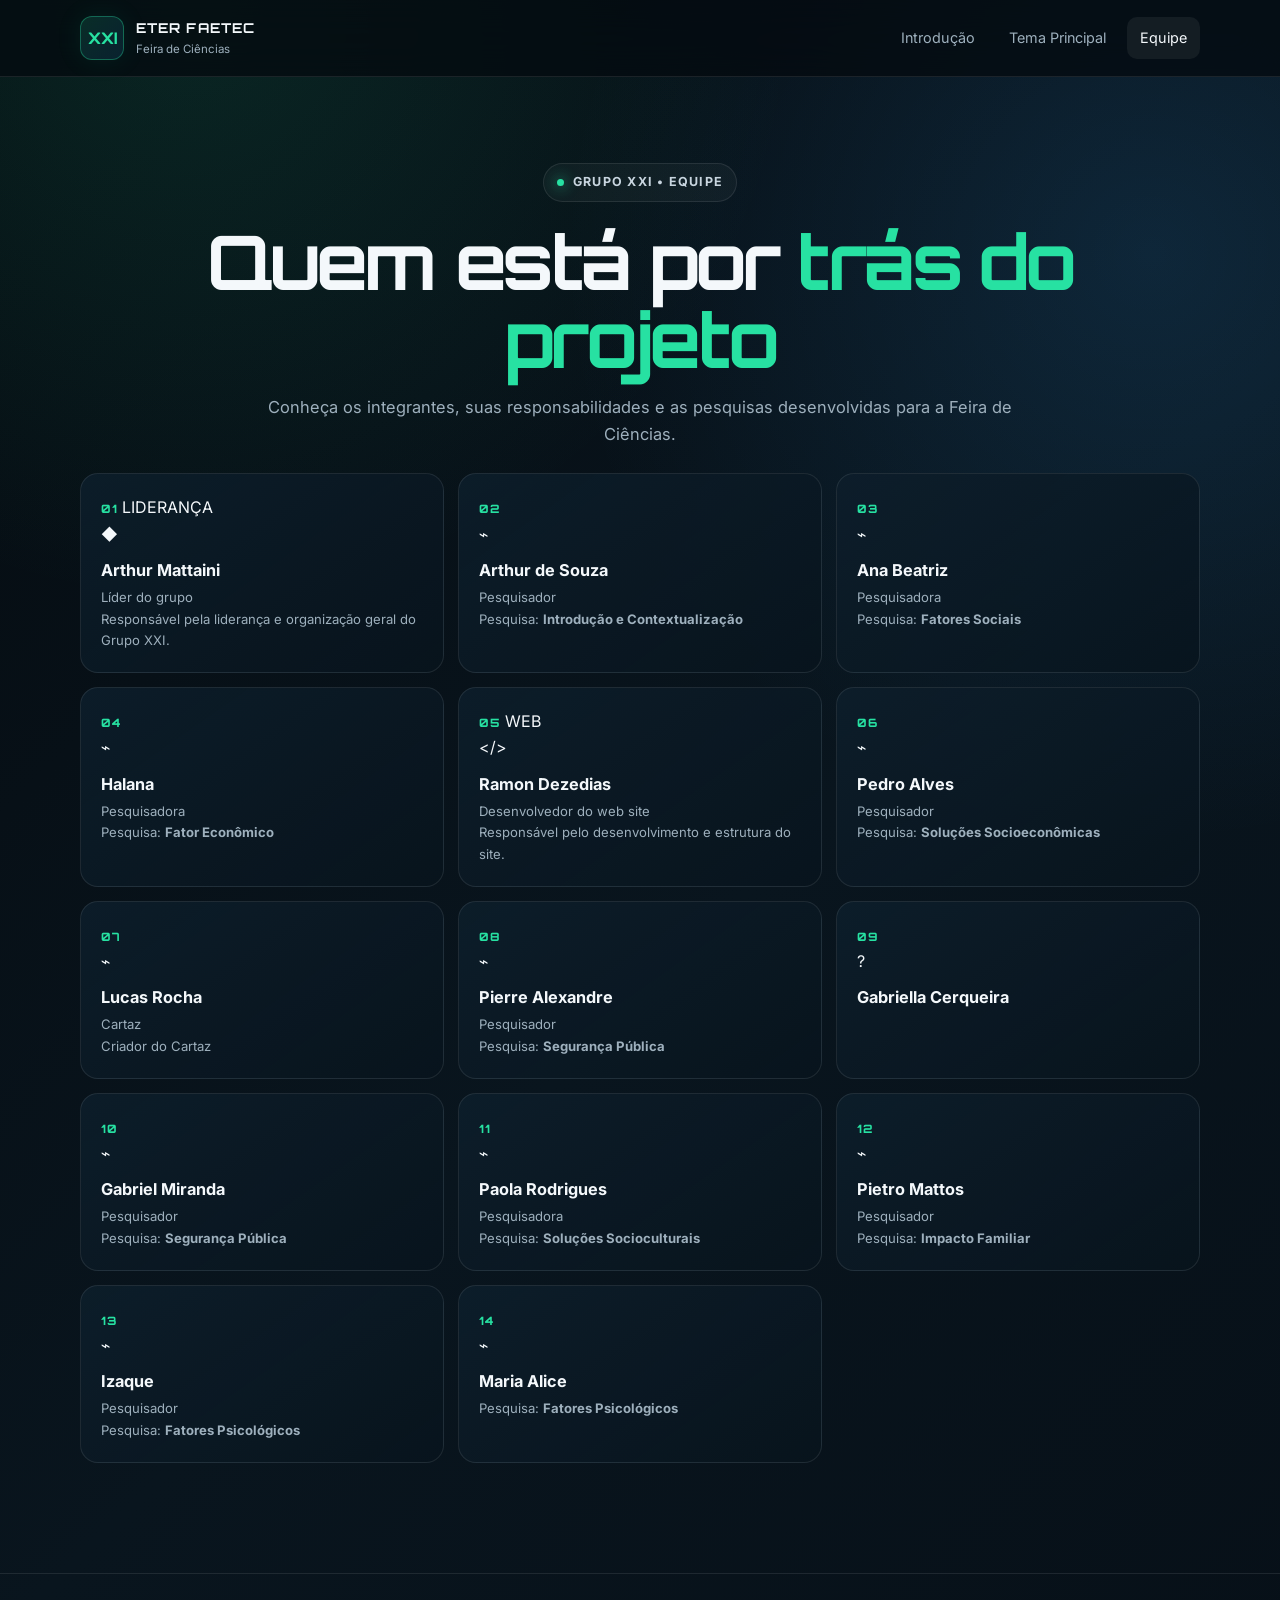
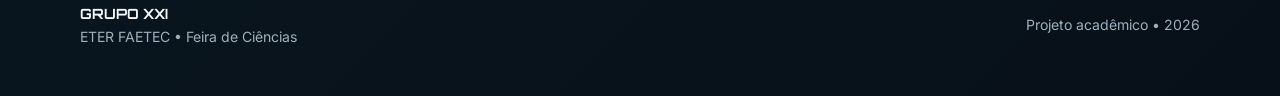
==== equipe.html @ c71ac8c6 "Add files via upload" ====
<!DOCTYPE html>
<html lang="pt-BR">
<head>
  <meta charset="UTF-8">
  <meta name="viewport" content="width=device-width, initial-scale=1.0">
  <title>Equipe | Grupo XXI</title>
  <link rel="preconnect" href="https://fonts.googleapis.com">
  <link rel="preconnect" href="https://fonts.gstatic.com" crossorigin>
  <link href="https://fonts.googleapis.com/css2?family=Inter:wght@400;500;600;700;800&family=Orbitron:wght@600;700;800&display=swap" rel="stylesheet">
  <link rel="stylesheet" href="css/style.css">
</head>
<body>
  <div class="tech-bg"></div>

  <header class="header">
    <a class="brand" href="index.html">
      <span class="brand-mark">XXI</span>
      <span><strong>ETER FAETEC</strong><small>Feira de Ciências</small></span>
    </a>

    <button class="menu-btn" aria-label="Abrir menu">☰</button>

    <nav class="nav">
      <a href="index.html">Introdução</a>
      <a href="tema.html">Tema Principal</a>
      <a class="active" href="equipe.html">Equipe</a>
    </nav>

    <nav class="mobile-nav">
      <a href="index.html">Introdução</a>
      <a href="tema.html">Tema Principal</a>
      <a href="equipe.html">Equipe</a>
    </nav>
  </header>

  <main>
    <section class="page-hero container team-hero">
      <span class="eyebrow"><span class="dot"></span> GRUPO XXI • EQUIPE</span>
      <h1>Quem está por <span>trás do projeto</span></h1>
      <p>Conheça os integrantes, suas responsabilidades e as pesquisas desenvolvidas para a Feira de Ciências.</p>
    </section>

    <section class="team-full container">
      <div class="team-grid team-grid-custom">

        <article class="member member-leader">
          <span class="member-index">01</span>
          <span class="member-tag">LIDERANÇA</span>
          <div class="member-icon">◆</div>
          <h3>Arthur Mattaini</h3>
          <p class="role">Líder do grupo</p>
          <div class="member-line"></div>
          <p class="member-description">Responsável pela liderança e organização geral do Grupo XXI.</p>
        </article>

        <article class="member">
          <span class="member-index">02</span>
          <div class="member-icon">⌁</div>
          <h3>Arthur de Souza</h3>
          <p class="role">Pesquisador</p>
          <div class="member-line"></div>
          <p class="member-research">Pesquisa: <strong>Introdução e Contextualização</strong></p>
        </article>

        <article class="member">
          <span class="member-index">03</span>
          <div class="member-icon">⌁</div>
          <h3>Ana Beatriz</h3>
          <p class="role">Pesquisadora</p>
          <div class="member-line"></div>
          <p class="member-research">Pesquisa: <strong>Fatores Sociais</strong></p>
        </article>

        <article class="member">
          <span class="member-index">04</span>
          <div class="member-icon">⌁</div>
          <h3>Halana</h3>
          <p class="role">Pesquisadora</p>
          <div class="member-line"></div>
          <p class="member-research">Pesquisa: <strong>Fator Econômico</strong></p>
        </article>

        <article class="member member-dev">
          <span class="member-index">05</span>
          <span class="member-tag">WEB</span>
          <div class="member-icon">&lt;/&gt;</div>
          <h3>Ramon Dezedias</h3>
          <p class="role">Desenvolvedor do web site</p>
          <div class="member-line"></div>
          <p class="member-description">Responsável pelo desenvolvimento e estrutura do site.</p>
        </article>

        <article class="member">
          <span class="member-index">06</span>
          <div class="member-icon">⌁</div>
          <h3>Pedro Alves</h3>
          <p class="role">Pesquisador</p>
          <div class="member-line"></div>
          <p class="member-research">Pesquisa: <strong>Soluções Socioeconômicas</strong></p>
        </article>

        <article class="member member-empty">
          <span class="member-index">07</span>
          <!-- EDITE AQUI: coloque a função/cargo do Lucas Rocha -->
          <div class="member-icon">⌁</div>
          <h3>Lucas Rocha</h3>
          <p class="role">Cartaz</p>
          <div class="member-line"></div>
          <!-- EDITE AQUI: coloque a pesquisa/função do Lucas Rocha -->
          <p class="member-research">Criador do Cartaz</p>
        </article>

        <article class="member">
          <span class="member-index">08</span>
          <div class="member-icon">⌁</div>
          <h3>Pierre Alexandre</h3>
          <p class="role">Pesquisador</p>
          <div class="member-line"></div>
          <p class="member-research">Pesquisa: <strong>Segurança Pública</strong></p>
        </article>

        <article class="member member-empty">
          <span class="member-index">09</span>
          <!-- EDITE AQUI: coloque a função/cargo da Gabriella Cerqueira -->
          <div class="member-icon">?</div>
          <h3>Gabriella Cerqueira</h3>
          <p class="role">&nbsp;</p>
          <div class="member-line"></div>
          <!-- EDITE AQUI: coloque a pesquisa/função da Gabriella Cerqueira -->
          <p class="member-research">&nbsp;</p>
        </article>

        <article class="member">
          <span class="member-index">10</span>
          <div class="member-icon">⌁</div>
          <h3>Gabriel Miranda</h3>
          <p class="role">Pesquisador</p>
          <div class="member-line"></div>
          <p class="member-research">Pesquisa: <strong>Segurança Pública</strong></p>
        </article>

        <article class="member">
          <span class="member-index">11</span>
          <div class="member-icon">⌁</div>
          <h3>Paola Rodrigues</h3>
          <p class="role">Pesquisadora</p>
          <div class="member-line"></div>
          <p class="member-research">Pesquisa: <strong>Soluções Socioculturais</strong></p>
        </article>

        <article class="member">
          <span class="member-index">12</span>
          <div class="member-icon">⌁</div>
          <h3>Pietro Mattos</h3>
          <p class="role">Pesquisador</p>
          <div class="member-line"></div>
          <p class="member-research">Pesquisa: <strong>Impacto Familiar</strong></p>
        </article>

        <article class="member">
          <span class="member-index">13</span>
          <div class="member-icon">⌁</div>
          <h3>Izaque</h3>
          <p class="role">Pesquisador</p>
          <div class="member-line"></div>
          <p class="member-research">Pesquisa: <strong>Fatores Psicológicos</strong></p>
        </article>

        <article class="member">
          <span class="member-index">14</span>
          <div class="member-icon">⌁</div>
          <h3>Maria Alice</h3>
          <p class="role"></p>
          <div class="member-line"></div>
          <p class="member-research">Pesquisa: <strong>Fatores Psicológicos</strong></p>
        </article>


      </div>
    </section>
  </main>

  <footer class="footer">
    <div class="footer-inner">
      <div>
        <strong>GRUPO XXI</strong>
        <span>ETER FAETEC • Feira de Ciências</span>
      </div>
      <span>Projeto acadêmico • 2026</span>
    </div>
  </footer>

  <script src="js/script.js"></script>
</body>
</html>
---- css/style.css ----
:root{--bg:#050b10;--bg2:#09151e;--panel:rgba(13,30,43,.86);--panel2:#102333;--text:#f4f8fb;--muted:#9eb0bd;--accent:#27e1a2;--accent2:#35a7ff;--border:rgba(255,255,255,.09);--shadow:0 25px 70px rgba(0,0,0,.38)}
*{box-sizing:border-box}html{scroll-behavior:smooth}body{margin:0;font-family:Inter,system-ui,-apple-system,BlinkMacSystemFont,"Segoe UI",Arial,sans-serif;color:var(--text);line-height:1.65;background:radial-gradient(circle at 15% 0%,rgba(39,225,162,.12),transparent 30%),radial-gradient(circle at 90% 15%,rgba(53,167,255,.13),transparent 32%),linear-gradient(135deg,#050b10,#09151e 55%,#071018);min-height:100vh}.tech-bg{position:fixed;inset:0;pointer-events:none;opacity:.25;background-image:linear-gradient(rgba(255,255,255,.025) 1px,transparent 1px),linear-gradient(90deg,rgba(255,255,255,.025) 1px,transparent 1px);background-size:42px 42px;mask-image:linear-gradient(to bottom,black,transparent 85%)}.container{width:min(1120px,92%);margin:auto}.header{position:sticky;top:0;z-index:50;display:flex;align-items:center;justify-content:space-between;gap:20px;padding:16px max(4%,calc((100vw - 1120px)/2));background:rgba(5,11,16,.78);backdrop-filter:blur(18px);border-bottom:1px solid var(--border)}.brand{display:flex;align-items:center;gap:12px;color:var(--text);text-decoration:none}.brand-mark{display:grid;place-items:center;width:44px;height:44px;border:1px solid rgba(39,225,162,.35);border-radius:12px;background:linear-gradient(135deg,rgba(39,225,162,.15),rgba(53,167,255,.12));font-family:Orbitron,Inter,sans-serif;font-weight:800;color:var(--accent);box-shadow:0 0 28px rgba(39,225,162,.08)}.brand strong{display:block;font-family:Orbitron,Inter,sans-serif;font-size:.85rem;letter-spacing:.08em}.brand small{display:block;color:var(--muted);font-size:.72rem}.nav{display:flex;gap:8px}.nav a{color:var(--muted);text-decoration:none;padding:9px 13px;border-radius:10px;font-size:.9rem;transition:.2s}.nav a:hover,.nav a.active{color:var(--text);background:rgba(255,255,255,.06)}.menu-btn{display:none;background:none;border:0;color:var(--text);font-size:24px;cursor:pointer}.mobile-nav{display:none}.hero,.page-hero{text-align:center;padding:86px 0 55px}.eyebrow{display:inline-flex;align-items:center;gap:9px;padding:8px 13px;border:1px solid var(--border);border-radius:999px;background:rgba(255,255,255,.035);color:#c8d5df;font-size:.78rem;letter-spacing:.1em;font-weight:700}.dot{width:7px;height:7px;border-radius:50%;background:var(--accent);box-shadow:0 0 14px var(--accent)}h1{font-family:Orbitron,Inter,sans-serif;font-size:clamp(2.3rem,6vw,4.7rem);line-height:1.04;letter-spacing:-.045em;margin:20px 0 16px}h1 span{color:var(--accent)}.hero p,.page-hero p{max-width:780px;margin:auto;color:var(--muted);font-size:1.03rem}.section{width:min(1120px,92%);margin:auto}.intro-grid{display:grid;grid-template-columns:1.2fr .8fr;gap:22px;margin:15px auto 75px}.panel{background:linear-gradient(145deg,rgba(13,30,43,.9),rgba(8,20,29,.82));border:1px solid var(--border);border-radius:22px;padding:30px;box-shadow:0 12px 40px rgba(0,0,0,.18)}.panel h2{font-family:Orbitron,Inter,sans-serif;margin:0 0 12px}.panel p{color:#dbe5eb}.accent-line{height:2px;background:linear-gradient(90deg,var(--accent),var(--accent2),transparent);margin:20px 0 25px;border-radius:9px}.cta-row{display:flex;gap:12px;flex-wrap:wrap;margin-top:24px}.btn{display:inline-flex;align-items:center;justify-content:center;text-decoration:none;color:var(--text);padding:12px 17px;border-radius:12px;border:1px solid var(--border);background:var(--panel2);font-weight:800;transition:.25s}.btn.primary{background:linear-gradient(135deg,rgba(39,225,162,.18),rgba(53,167,255,.14));border-color:rgba(39,225,162,.35)}.btn:hover{transform:translateY(-3px);border-color:rgba(39,225,162,.5)}.stats{display:grid;grid-template-columns:repeat(2,1fr);gap:12px}.stat{padding:18px;border:1px solid var(--border);border-radius:16px;background:rgba(255,255,255,.025)}.stat strong{display:block;font:800 1.7rem Orbitron,Inter,sans-serif;color:var(--accent)}.stat span{color:var(--muted);font-size:.85rem}.team-preview{margin:0 auto 80px}.team-grid{display:grid;grid-template-columns:repeat(4,1fr);gap:14px}.member{position:relative;overflow:hidden;padding:20px;border:1px solid var(--border);border-radius:18px;background:linear-gradient(145deg,rgba(13,30,43,.9),rgba(8,20,29,.82));transition:.25s}.member:hover{transform:translateY(-5px);border-color:rgba(39,225,162,.3)}.member-index{font:800 .72rem Orbitron;color:var(--accent);letter-spacing:.1em}.member h3{margin:10px 0 3px;font-size:1.02rem}.member p{margin:0;color:var(--muted);font-size:.82rem}.section-heading{display:flex;justify-content:space-between;align-items:end;gap:20px;margin-bottom:20px}.section-heading h2{font:800 clamp(1.5rem,3vw,2.4rem) Orbitron;margin:0}.section-heading p{margin:0;color:var(--muted)}.topic-list{padding-bottom:75px}.topic-detail{position:relative;overflow:hidden;cursor:default;background:linear-gradient(145deg,rgba(13,30,43,.9),rgba(8,20,29,.82));border:1px solid var(--border);border-radius:18px;padding:22px;margin-bottom:14px;transition:.3s;box-shadow:0 12px 40px rgba(0,0,0,.16)}.topic-detail:hover{border-color:rgba(39,225,162,.22);transform:translateY(-2px)}.topic-header{display:grid;grid-template-columns:110px 1fr 46px;align-items:center;gap:25px;cursor:pointer;user-select:none}.topic-header h2{margin:0;font-size:1.65rem;transition:.45s}.topic-detail.open .topic-header h2{font-size:1.15rem}.topic-label{font:800 .72rem Orbitron;color:var(--accent);letter-spacing:.08em}.click-hint{display:block;margin-top:7px;font-size:.72rem;color:var(--muted)}.topic-arrow{width:42px;height:42px;display:flex;align-items:center;justify-content:center;border:1px solid rgba(255,255,255,.12);border-radius:50%;font-size:19px;color:var(--accent);transition:.45s}.topic-detail.open .topic-arrow{transform:rotate(180deg);background:rgba(39,225,162,.08);border-color:rgba(39,225,162,.35)}.topic-content{display:grid;grid-template-rows:0fr;opacity:0;margin-top:0;transition:grid-template-rows .55s cubic-bezier(.22,1,.36,1),opacity .35s ease,margin-top .45s ease}.topic-content-inner{min-height:0;overflow:hidden;color:#dbe5eb}.topic-detail.open .topic-content{grid-template-rows:1fr;opacity:1;margin-top:25px}.topic-content-inner p{margin:0 0 16px}.topic-content-inner ul{margin:0 0 18px;padding-left:22px}.topic-content-inner a{color:#70c6ff;overflow-wrap:anywhere}.topic-detail::before{content:"";position:absolute;left:0;top:0;width:3px;height:0;background:linear-gradient(180deg,var(--accent),var(--accent2));transition:.55s}.topic-detail.open::before{height:100%}.team-hero{padding-bottom:25px}.team-full{padding-bottom:80px}.team-full .team-grid{grid-template-columns:repeat(3,1fr)}.role{color:var(--muted);font-size:.8rem}.controls{position:sticky;top:78px;z-index:30;margin:22px 0 28px;padding:13px;background:rgba(7,16,24,.78);backdrop-filter:blur(18px);border:1px solid var(--border);border-radius:18px}.search-row{display:flex;gap:10px;flex-wrap:wrap}.search{flex:1;min-width:220px;background:#08131d;border:1px solid var(--border);color:var(--text);border-radius:12px;padding:13px 15px;outline:0;font:inherit}.action{border:1px solid var(--border);background:var(--panel2);color:var(--text);padding:11px 15px;border-radius:12px;cursor:pointer;font-weight:700}.research-list{display:grid;gap:14px;padding-bottom:75px}.research-card{background:linear-gradient(145deg,rgba(13,30,43,.9),rgba(8,20,29,.82));border:1px solid var(--border);border-radius:18px;overflow:hidden;box-shadow:0 12px 40px rgba(0,0,0,.18)}.research-toggle{width:100%;border:0;background:transparent;color:var(--text);display:flex;align-items:center;gap:15px;text-align:left;padding:20px;cursor:pointer}.icon{width:44px;height:44px;display:grid;place-items:center;border-radius:13px;background:linear-gradient(135deg,rgba(39,225,162,.15),rgba(53,167,255,.14));border:1px solid rgba(255,255,255,.07);font-size:21px;flex:0 0 auto}.title-wrap{display:flex;flex-direction:column;gap:2px;flex:1}.title-wrap strong{font-size:1.04rem}.title-wrap small{color:var(--muted);font-size:.84rem}.chevron{font-size:23px;color:var(--muted);transition:.22s}.research-card.open .chevron{transform:rotate(180deg);color:var(--accent)}.research-content{border-top:1px solid var(--border);background:rgba(2,8,13,.35)}.content-inner{padding:27px 28px 30px;color:#dbe5eb}.content-inner p{margin:0 0 16px}.content-inner ul{margin:0 0 18px;padding-left:22px}.content-inner a{color:#70c6ff;overflow-wrap:anywhere}.footer{border-top:1px solid var(--border);padding:28px 0 48px;color:var(--muted);font-size:.88rem;margin-top:30px}.footer-inner{width:min(1120px,92%);margin:auto;display:flex;justify-content:space-between;gap:20px;align-items:center}.footer strong{font-family:Orbitron;color:var(--text);display:block}.footer span{display:block}@media(max-width:800px){.intro-grid{grid-template-columns:1fr}.team-grid,.team-full .team-grid{grid-template-columns:repeat(2,1fr)}.topic-header{grid-template-columns:1fr 46px}.topic-label{display:none}.nav{display:none}.menu-btn{display:block}.mobile-nav.open{display:flex;position:absolute;top:76px;left:0;right:0;flex-direction:column;padding:12px 4%;background:rgba(5,11,16,.96);border-bottom:1px solid var(--border)}.mobile-nav a{color:var(--text);text-decoration:none;padding:12px;border-radius:10px}.hero,.page-hero{padding-top:60px}}@media(max-width:520px){.team-grid,.team-full .team-grid{grid-template-columns:1fr}.panel{padding:22px}.hero h1{font-size:2.3rem}.footer-inner{flex-direction:column;align-items:flex-start}}
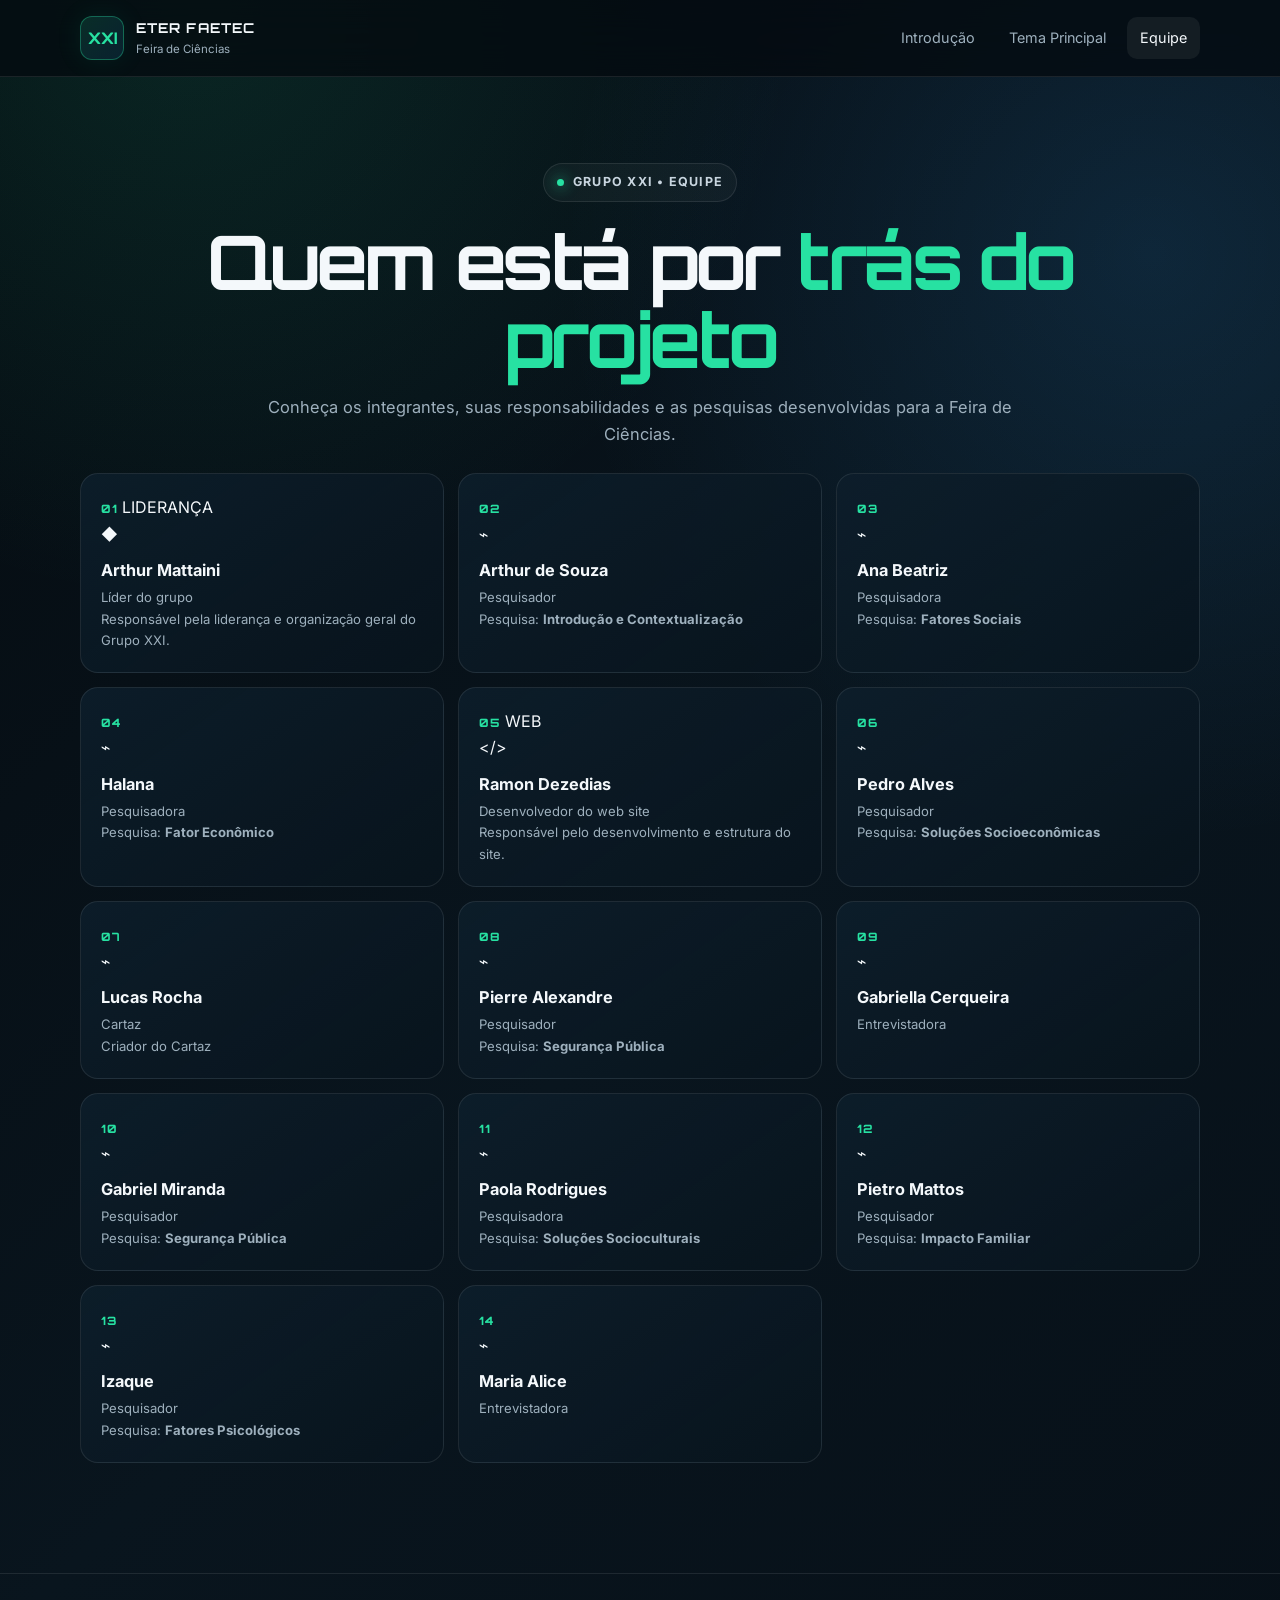
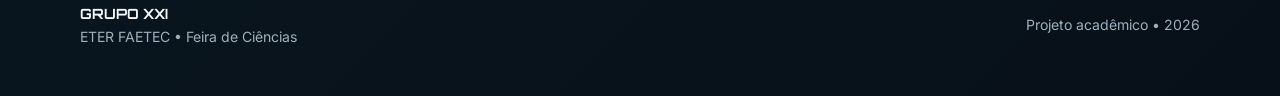
==== commit c09e2aab: "Add files via upload" ====
--- a/equipe.html
+++ b/equipe.html
@@ -122,12 +122,10 @@
         <article class="member member-empty">
           <span class="member-index">09</span>
           <!-- EDITE AQUI: coloque a função/cargo da Gabriella Cerqueira -->
-          <div class="member-icon">?</div>
+          <div class="member-icon">⌁</div>
           <h3>Gabriella Cerqueira</h3>
-          <p class="role">&nbsp;</p>
+          <p class="role">Entrevistadora</p>
           <div class="member-line"></div>
-          <!-- EDITE AQUI: coloque a pesquisa/função da Gabriella Cerqueira -->
-          <p class="member-research">&nbsp;</p>
         </article>
 
         <article class="member">
@@ -170,9 +168,8 @@
           <span class="member-index">14</span>
           <div class="member-icon">⌁</div>
           <h3>Maria Alice</h3>
-          <p class="role"></p>
+          <p class="role">Entrevistadora</p>
           <div class="member-line"></div>
-          <p class="member-research">Pesquisa: <strong>Fatores Psicológicos</strong></p>
         </article>
 
 
